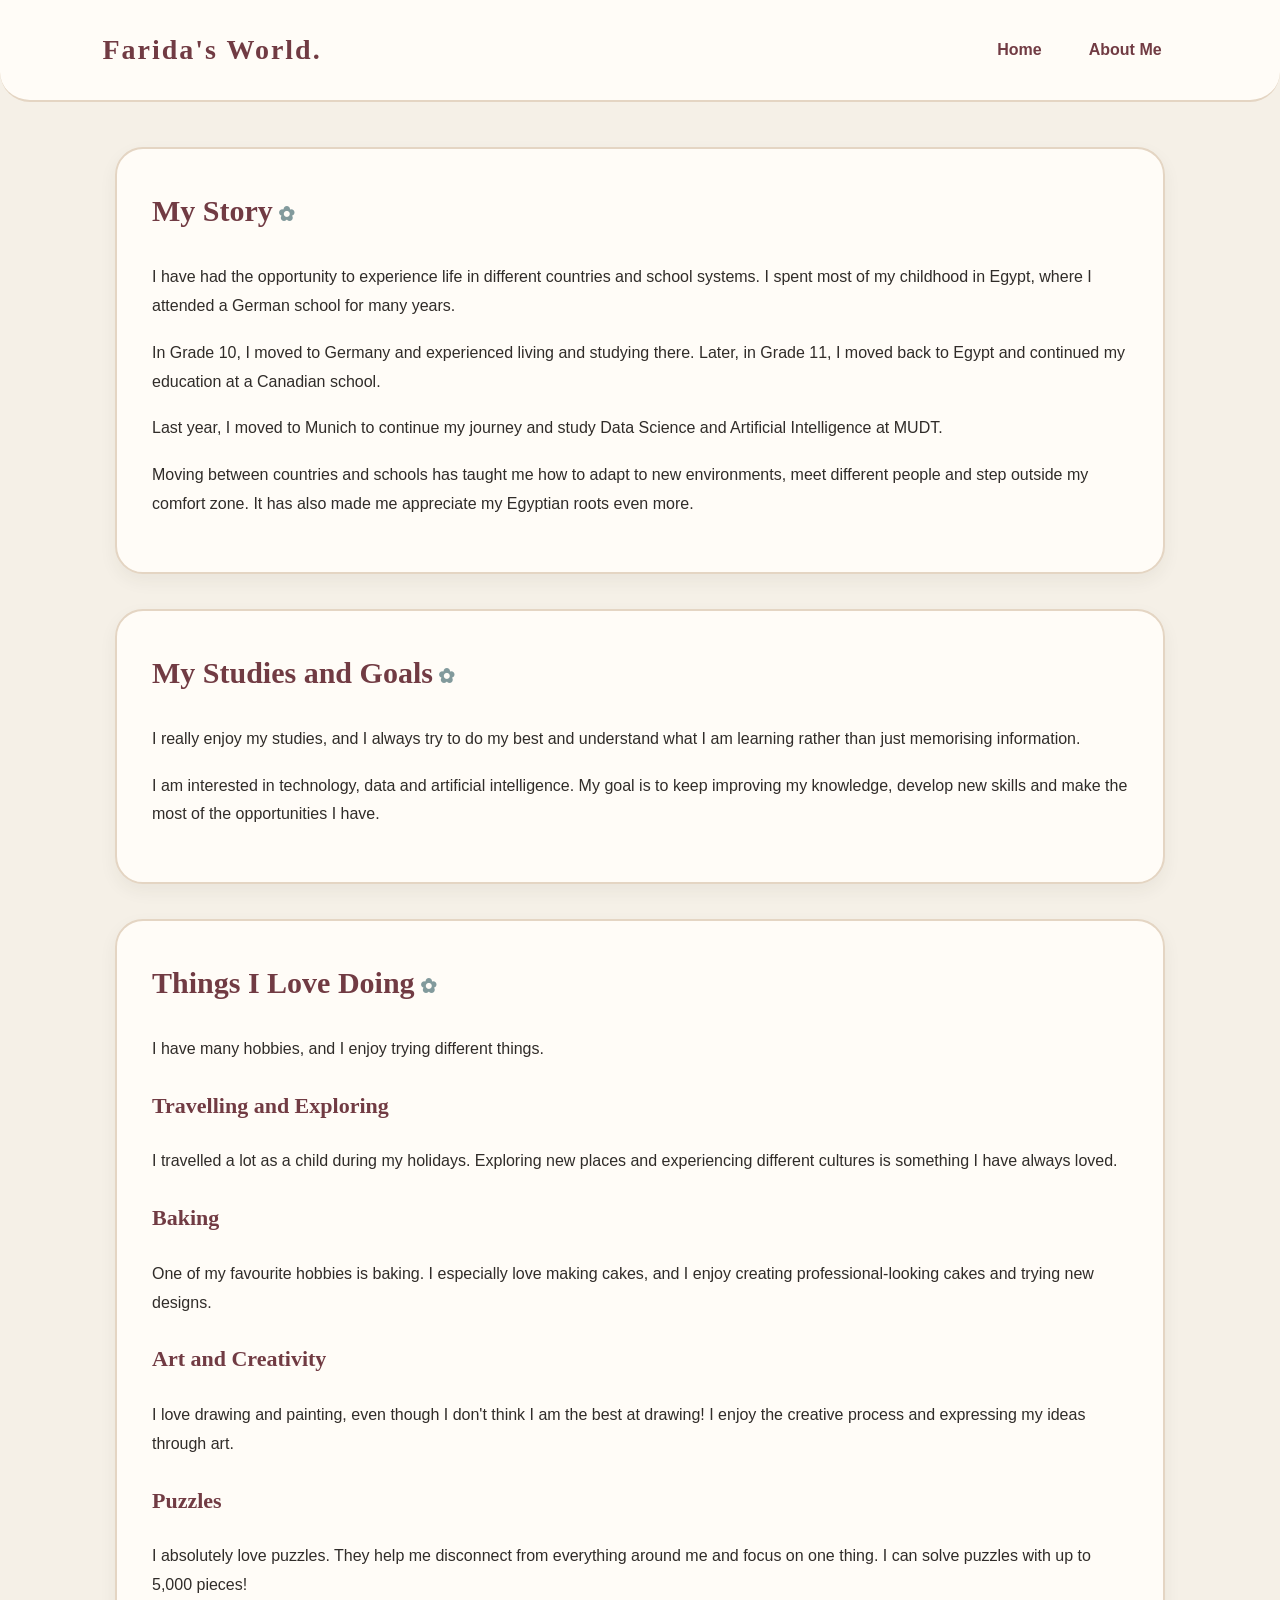
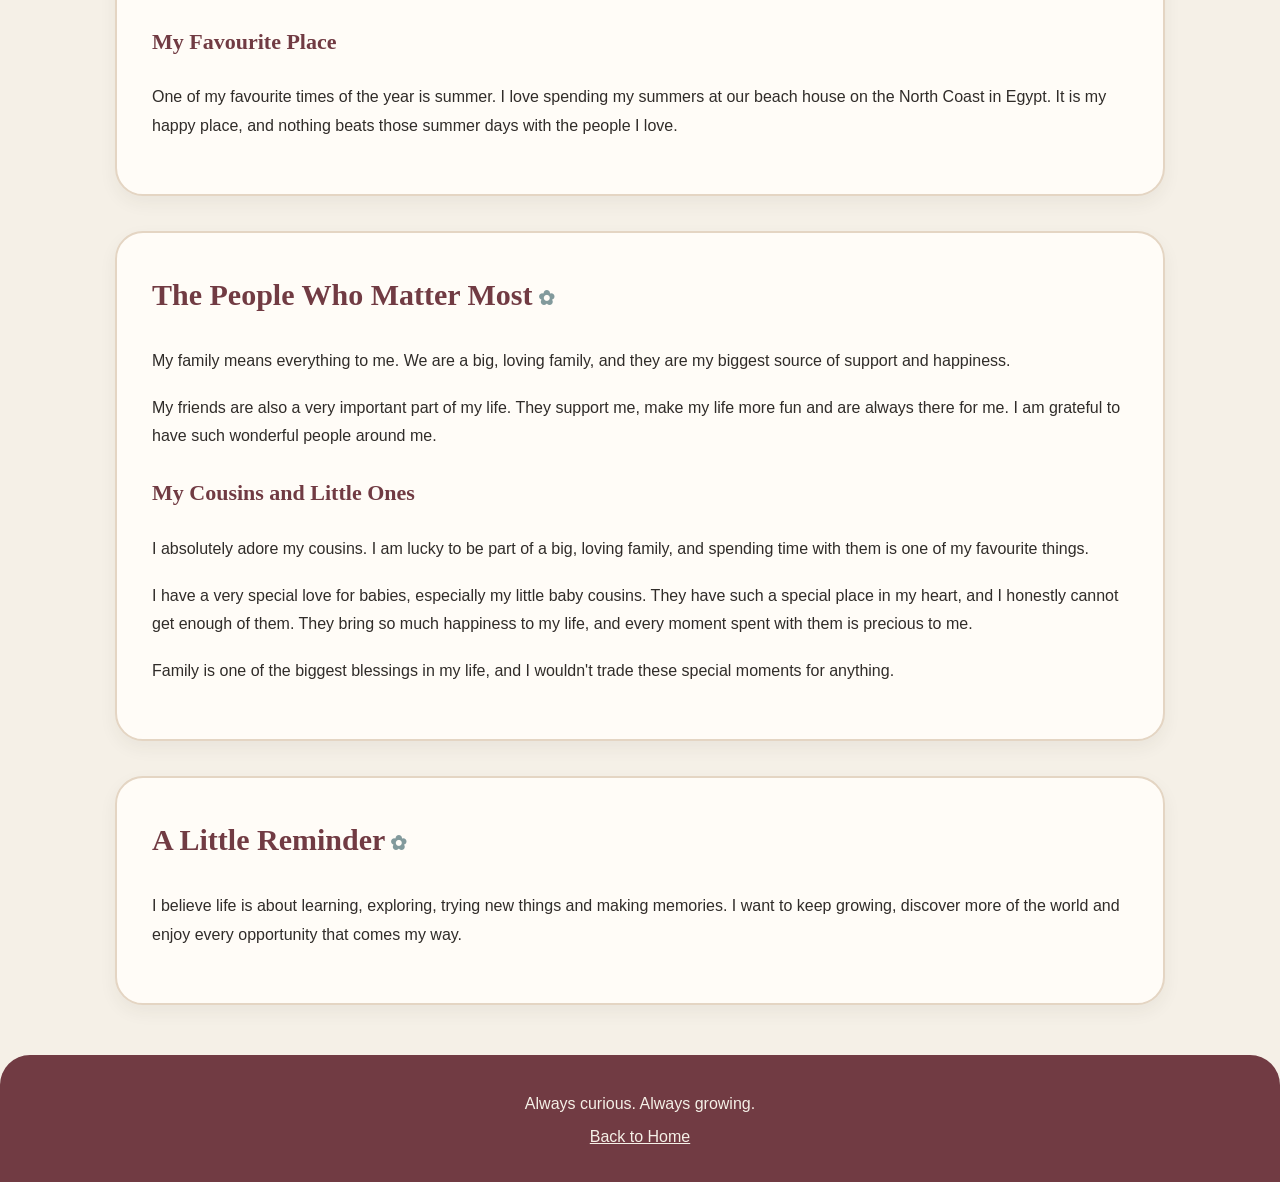
==== epa1-profile-site/about.html @ f01d961e "Add About Me page with my story, studies and hobbies" ====
<!doctype html>
<html lang="en">

<head>
    
    <meta charset="utf-8">
    <meta name="viewport" content="width=device-width, initial-scale=1">

    <title>About Me · Farida</title>

    
    <link rel="stylesheet" href="style.css">
</head>

<body>

   
    <header>
        <h1>Farida's World.</h1>

        <nav>
            <a href="index.html">Home</a>
            <a href="about.html">About Me</a>
        </nav>
    </header>

    <main>

      
        <section>

            <h2>My Story</h2>

            <p>
                I have had the opportunity to experience life in different
                countries and school systems. I spent most of my childhood
                in Egypt, where I attended a German school for many years.
            </p>

            <p>
                In Grade 10, I moved to Germany and experienced living
                and studying there. Later, in Grade 11, I moved back
                to Egypt and continued my education at a Canadian school.
            </p>

            <p>
                Last year, I moved to Munich to continue my journey
                and study Data Science and Artificial Intelligence at MUDT.
            </p>

            <p>
                Moving between countries and schools has taught me how
                to adapt to new environments, meet different people
                and step outside my comfort zone. It has also made me
                appreciate my Egyptian roots even more.
            </p>

        </section>

        <section>

            <h2>My Studies and Goals</h2>

            <p>
                I really enjoy my studies, and I always try to do my best
                and understand what I am learning rather than just
                memorising information.
            </p>

            <p>
                I am interested in technology, data and artificial
                intelligence. My goal is to keep improving my knowledge,
                develop new skills and make the most of the opportunities
                I have.
            </p>

        </section>

        <section>

            <h2>Things I Love Doing</h2>

            <p>I have many hobbies, and I enjoy trying different things.</p>

            <h3>Travelling and Exploring</h3>

            <p>
                I travelled a lot as a child during my holidays.
                Exploring new places and experiencing different cultures
                is something I have always loved.
            </p>

            <h3>Baking</h3>

            <p>
                One of my favourite hobbies is baking. I especially love
                making cakes, and I enjoy creating professional-looking
                cakes and trying new designs.
            </p>

            <h3>Art and Creativity</h3>

            <p>
                I love drawing and painting, even though I don't think
                I am the best at drawing! I enjoy the creative process
                and expressing my ideas through art.
            </p>

            <h3>Puzzles</h3>

            <p>
                I absolutely love puzzles. They help me disconnect
                from everything around me and focus on one thing.
                I can solve puzzles with up to 5,000 pieces!
            </p>

            <h3>My Favourite Place</h3>

            <p>
                One of my favourite times of the year is summer.
                I love spending my summers at our beach house on the
                North Coast in Egypt. It is my happy place, and nothing
                beats those summer days with the people I love.
            </p>

        </section>

        <section>

            <h2>The People Who Matter Most</h2>

            <p>
                My family means everything to me. We are a big,
                loving family, and they are my biggest source
                of support and happiness.
            </p>

            <p>
                My friends are also a very important part of my life.
                They support me, make my life more fun and are always
                there for me. I am grateful to have such wonderful
                people around me.
            </p>
            <h3>My Cousins and Little Ones</h3>

<p>
    I absolutely adore my cousins. I am lucky to be part of
    a big, loving family, and spending time with them is one
    of my favourite things.
</p>

<p>
    I have a very special love for babies, especially my
    little baby cousins. They have such a special place
    in my heart, and I honestly cannot get enough of them.
    They bring so much happiness to my life, and every
    moment spent with them is precious to me.
</p>

<p>
    Family is one of the biggest blessings in my life,
    and I wouldn't trade these special moments for anything.
</p>


        </section>

        <section>

            <h2>A Little Reminder</h2>

            <p>
                I believe life is about learning, exploring, trying
                new things and making memories. I want to keep growing,
                discover more of the world and enjoy every opportunity
                that comes my way.
            </p>

        </section>






    </main>

    
    <footer>
        <p>Always curious. Always growing.</p>
        <a href="index.html">Back to Home</a>
    </footer>

</body>
</html>
---- epa1-profile-site/style.css ----
:root {
    --cream: #F5F0E7;
    --sand: #E4D5C3;
    --burgundy: #713B43;
    --blue: #829A9C;
    --brown: #302C29;
    --white: #FFFCF7;
}


* {
    box-sizing: border-box;
}

html {
    scroll-behavior: smooth;
}

body {
    margin: 0;
    background-color: var(--cream);
    color: var(--brown);
    font-family: Arial, sans-serif;
    font-size: 16px;
    line-height: 1.8;
}


header {
    background-color: var(--white);
    padding: 25px 8%;
    display: flex;
    justify-content: space-between;
    align-items: center;
    flex-wrap: wrap;
    border-bottom: 2px solid var(--sand);
    border-radius: 0 0 30px 30px;
}

header h1 {
    color: var(--burgundy);
    font-family: Georgia, serif;
    font-size: 28px;
    letter-spacing: 2px;
    margin: 0;
}


nav {
    display: flex;
    gap: 15px;
    flex-wrap: wrap;
}

nav a {
    color: var(--burgundy);
    text-decoration: none;
    font-weight: bold;
    padding: 8px 16px;
    border-radius: 25px;
    transition: 0.3s ease;
}

nav a:hover {
    background-color: var(--sand);
    color: var(--burgundy);
}


main {
    max-width: 1100px;
    margin: 45px auto;
    padding: 0 25px;
}


section {
    background-color: var(--white);
    padding: 35px;
    margin-bottom: 35px;
    border-radius: 28px;
    border: 2px solid var(--sand);
    box-shadow: 0 7px 18px rgba(48, 44, 41, 0.06);
}


h1, h2, h3 {
    color: var(--burgundy);
    font-family: Georgia, serif;
}

h2 {
    font-size: 30px;
    margin-top: 0;
}

h3 {
    font-size: 22px;
}


p {
    margin-bottom: 18px;
}

figure {
    margin: 25px auto;
    max-width: 480px;
    text-align: center;
    background-color: var(--cream);
    padding: 12px;
    border-radius: 25px;
    border: 2px solid var(--sand);
    box-shadow: 0 6px 15px rgba(48, 44, 41, 0.08);
}

figure img,
.photo {
    width: 100%;
    max-height: 380px;
    object-fit: cover;
    display: block;
    border-radius: 20px;
}


figcaption {
    color: var(--burgundy);
    font-family: Georgia, serif;
    font-style: italic;
    padding: 12px 5px 5px;
    font-size: 15px;
}


a {
    color: var(--blue);
    transition: 0.3s ease;
}

a:hover {
    color: var(--burgundy);
}


.button {
    display: inline-block;
    background-color: var(--burgundy);
    color: var(--cream);
    padding: 12px 25px;
    border-radius: 30px;
    text-decoration: none;
    font-weight: bold;
    transition: 0.3s ease;
}

.button:hover {
    background-color: var(--blue);
    color: white;
    transform: translateY(-3px);
}


.card {
    background-color: var(--cream);
    padding: 25px;
    border-radius: 25px;
    margin-bottom: 22px;
    border: 2px solid var(--sand);
    transition: 0.3s ease;
}

.card:hover {
    transform: translateY(-5px);
    box-shadow: 0 8px 18px rgba(48, 44, 41, 0.08);
}

section h2::after {
    content: " ✿";
    color: var(--blue);
    font-size: 20px;
}


footer {
    background-color: var(--burgundy);
    color: var(--cream);
    text-align: center;
    padding: 30px;
    margin-top: 50px;
    border-radius: 30px 30px 0 0;
}

footer p {
    margin: 5px;
}

footer a {
    color: var(--cream);
}


@media (max-width: 700px) {
    header {
        flex-direction: column;
        gap: 15px;
        text-align: center;
    }

    nav {
        justify-content: center;
        gap: 8px;
    }

    main {
        margin: 25px auto;
        padding: 0 15px;
    }

    section {
        padding: 22px;
        border-radius: 22px;
    }

    h2 {
        font-size: 25px;
    }

    figure {
        max-width: 100%;
    }
}



@media (max-width: 700px) {
    
}




.gallery {
    display: grid;
    grid-template-columns: repeat(2, 1fr);
    gap: 20px;
}

.gallery figure {
    max-width: 100%;
    margin: 0;
    height: 100%;
}

.gallery img {
    width: 100%;
    height: 280px;
    object-fit: cover;
    border-radius: 18px;
}

@media (max-width: 600px) {
    .gallery {
        grid-template-columns: 1fr;
    }
}
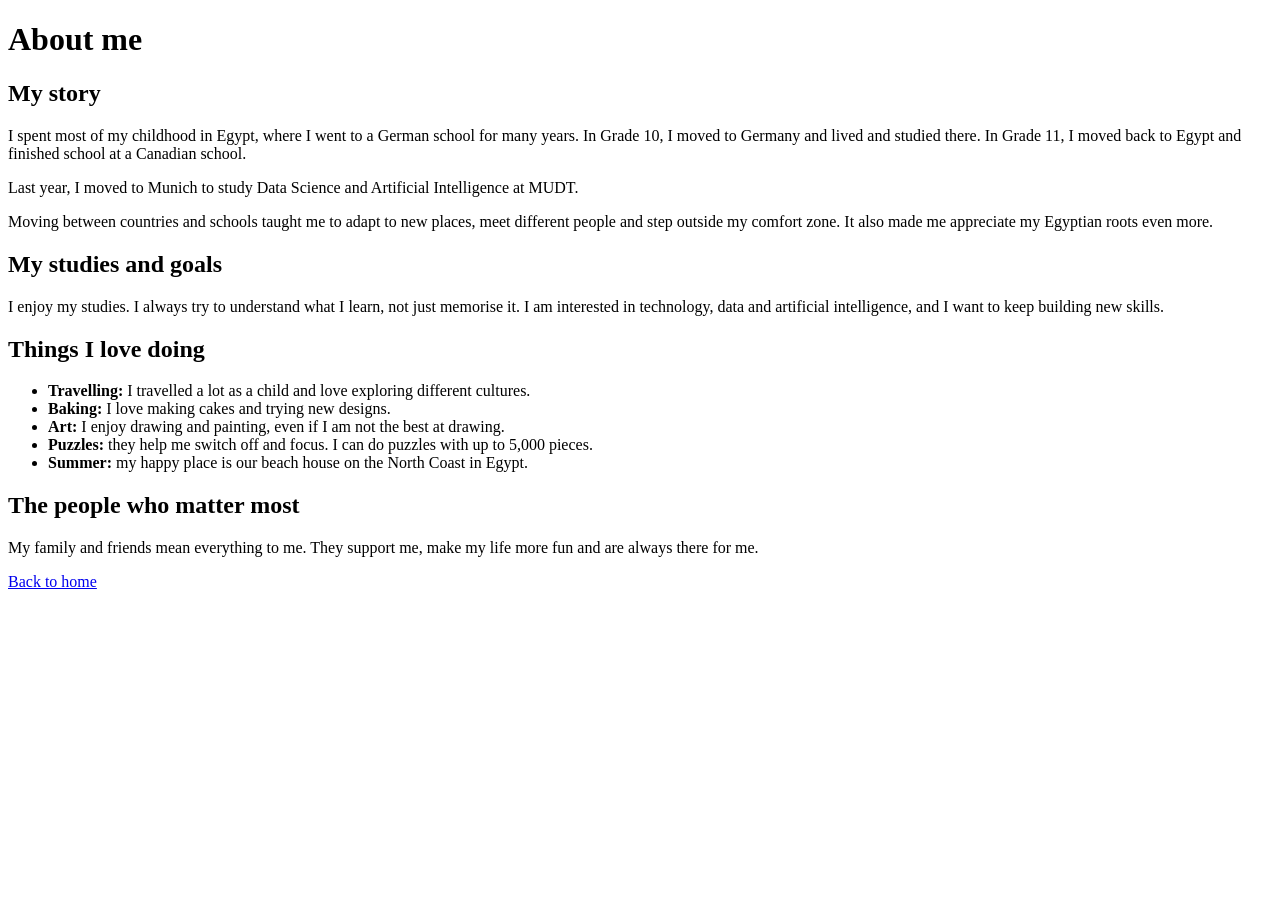
==== commit affc2907: "Rewrite profile site as simple hand-written HTML pages" ====
--- a/epa1-profile-site/about.html
+++ b/epa1-profile-site/about.html
@@ -1,195 +1,50 @@
-<!doctype html>
+<!DOCTYPE html>
 <html lang="en">
+<head>
+    <meta charset="UTF-8">
+    <meta name="viewport" content="width=device-width, initial-scale=1.0">
+    <title>Farida – About</title>
+</head>
+<body>
+    <h1>About me</h1>
 
-<head>
-    
-    <meta charset="utf-8">
-    <meta name="viewport" content="width=device-width, initial-scale=1">
+    <h2>My story</h2>
+    <p>
+        I spent most of my childhood in Egypt, where I went to a German school for many years.
+        In Grade 10, I moved to Germany and lived and studied there.
+        In Grade 11, I moved back to Egypt and finished school at a Canadian school.
+    </p>
+    <p>
+        Last year, I moved to Munich to study Data Science and Artificial Intelligence at MUDT.
+    </p>
+    <p>
+        Moving between countries and schools taught me to adapt to new places, meet different people
+        and step outside my comfort zone. It also made me appreciate my Egyptian roots even more.
+    </p>
 
-    <title>About Me · Farida</title>
+    <h2>My studies and goals</h2>
+    <p>
+        I enjoy my studies. I always try to understand what I learn, not just memorise it.
+        I am interested in technology, data and artificial intelligence, and I want to keep building new skills.
+    </p>
 
-    
-    <link rel="stylesheet" href="style.css">
-</head>
+    <h2>Things I love doing</h2>
+    <ul>
+        <li><strong>Travelling:</strong> I travelled a lot as a child and love exploring different cultures.</li>
+        <li><strong>Baking:</strong> I love making cakes and trying new designs.</li>
+        <li><strong>Art:</strong> I enjoy drawing and painting, even if I am not the best at drawing.</li>
+        <li><strong>Puzzles:</strong> they help me switch off and focus. I can do puzzles with up to 5,000 pieces.</li>
+        <li><strong>Summer:</strong> my happy place is our beach house on the North Coast in Egypt.</li>
+    </ul>
 
-<body>
+    <h2>The people who matter most</h2>
+    <p>
+        My family and friends mean everything to me. They support me, make my life more fun
+        and are always there for me.
+    </p>
 
-   
-    <header>
-        <h1>Farida's World.</h1>
-
-        <nav>
-            <a href="index.html">Home</a>
-            <a href="about.html">About Me</a>
-        </nav>
-    </header>
-
-    <main>
-
-      
-        <section>
-
-            <h2>My Story</h2>
-
-            <p>
-                I have had the opportunity to experience life in different
-                countries and school systems. I spent most of my childhood
-                in Egypt, where I attended a German school for many years.
-            </p>
-
-            <p>
-                In Grade 10, I moved to Germany and experienced living
-                and studying there. Later, in Grade 11, I moved back
-                to Egypt and continued my education at a Canadian school.
-            </p>
-
-            <p>
-                Last year, I moved to Munich to continue my journey
-                and study Data Science and Artificial Intelligence at MUDT.
-            </p>
-
-            <p>
-                Moving between countries and schools has taught me how
-                to adapt to new environments, meet different people
-                and step outside my comfort zone. It has also made me
-                appreciate my Egyptian roots even more.
-            </p>
-
-        </section>
-
-        <section>
-
-            <h2>My Studies and Goals</h2>
-
-            <p>
-                I really enjoy my studies, and I always try to do my best
-                and understand what I am learning rather than just
-                memorising information.
-            </p>
-
-            <p>
-                I am interested in technology, data and artificial
-                intelligence. My goal is to keep improving my knowledge,
-                develop new skills and make the most of the opportunities
-                I have.
-            </p>
-
-        </section>
-
-        <section>
-
-            <h2>Things I Love Doing</h2>
-
-            <p>I have many hobbies, and I enjoy trying different things.</p>
-
-            <h3>Travelling and Exploring</h3>
-
-            <p>
-                I travelled a lot as a child during my holidays.
-                Exploring new places and experiencing different cultures
-                is something I have always loved.
-            </p>
-
-            <h3>Baking</h3>
-
-            <p>
-                One of my favourite hobbies is baking. I especially love
-                making cakes, and I enjoy creating professional-looking
-                cakes and trying new designs.
-            </p>
-
-            <h3>Art and Creativity</h3>
-
-            <p>
-                I love drawing and painting, even though I don't think
-                I am the best at drawing! I enjoy the creative process
-                and expressing my ideas through art.
-            </p>
-
-            <h3>Puzzles</h3>
-
-            <p>
-                I absolutely love puzzles. They help me disconnect
-                from everything around me and focus on one thing.
-                I can solve puzzles with up to 5,000 pieces!
-            </p>
-
-            <h3>My Favourite Place</h3>
-
-            <p>
-                One of my favourite times of the year is summer.
-                I love spending my summers at our beach house on the
-                North Coast in Egypt. It is my happy place, and nothing
-                beats those summer days with the people I love.
-            </p>
-
-        </section>
-
-        <section>
-
-            <h2>The People Who Matter Most</h2>
-
-            <p>
-                My family means everything to me. We are a big,
-                loving family, and they are my biggest source
-                of support and happiness.
-            </p>
-
-            <p>
-                My friends are also a very important part of my life.
-                They support me, make my life more fun and are always
-                there for me. I am grateful to have such wonderful
-                people around me.
-            </p>
-            <h3>My Cousins and Little Ones</h3>
-
-<p>
-    I absolutely adore my cousins. I am lucky to be part of
-    a big, loving family, and spending time with them is one
-    of my favourite things.
-</p>
-
-<p>
-    I have a very special love for babies, especially my
-    little baby cousins. They have such a special place
-    in my heart, and I honestly cannot get enough of them.
-    They bring so much happiness to my life, and every
-    moment spent with them is precious to me.
-</p>
-
-<p>
-    Family is one of the biggest blessings in my life,
-    and I wouldn't trade these special moments for anything.
-</p>
-
-
-        </section>
-
-        <section>
-
-            <h2>A Little Reminder</h2>
-
-            <p>
-                I believe life is about learning, exploring, trying
-                new things and making memories. I want to keep growing,
-                discover more of the world and enjoy every opportunity
-                that comes my way.
-            </p>
-
-        </section>
-
-
-
-
-
-
-    </main>
-
-    
-    <footer>
-        <p>Always curious. Always growing.</p>
-        <a href="index.html">Back to Home</a>
-    </footer>
-
+    <p>
+        <a href="index.html">Back to home</a>
+    </p>
 </body>
 </html>
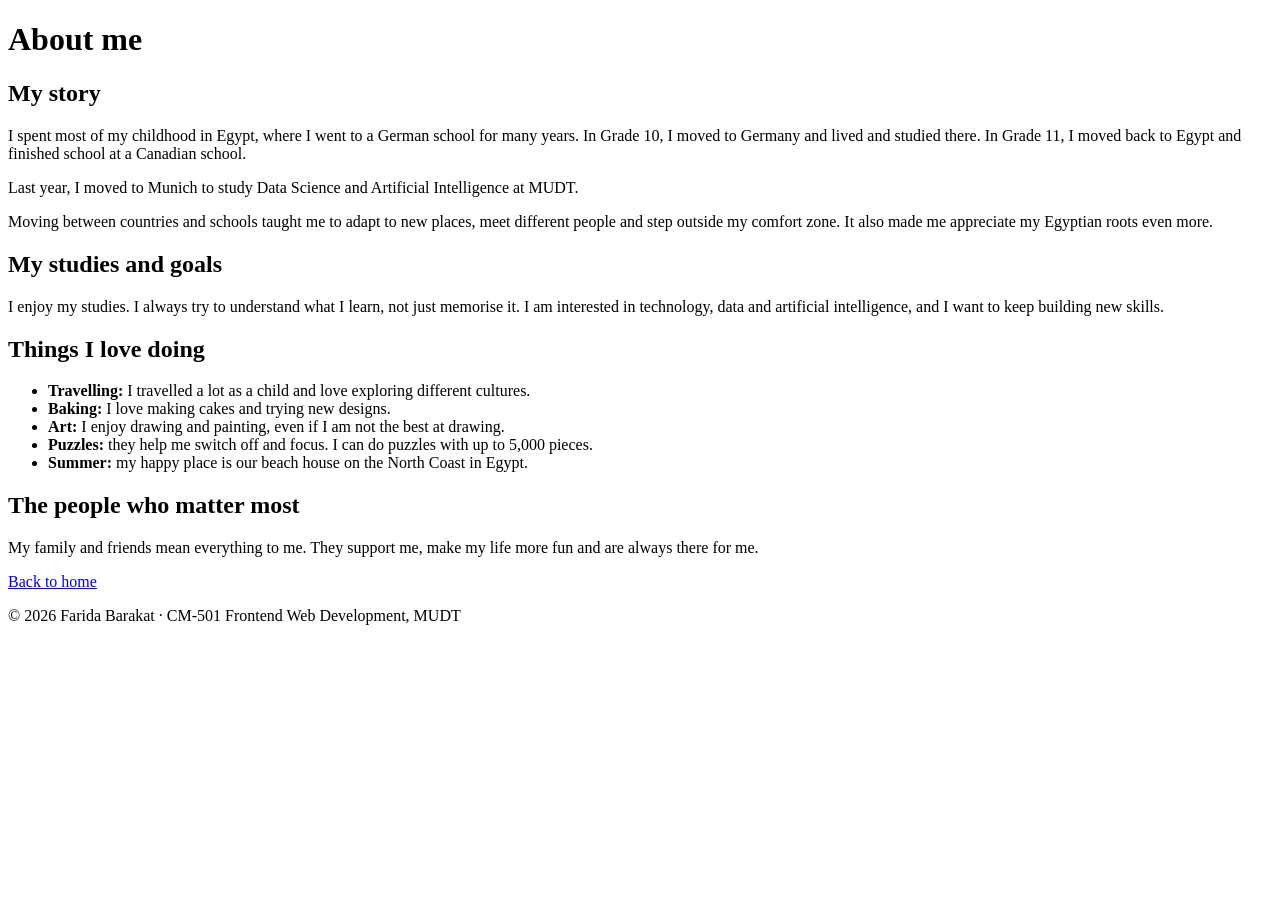
==== commit bea332f9: "Add footer with my name to both pages Co-Authored-By: Claude Opus 5.5 <noreply@anthropic.com> Claude" ====
--- a/epa1-profile-site/about.html
+++ b/epa1-profile-site/about.html
@@ -46,5 +46,8 @@
     <p>
         <a href="index.html">Back to home</a>
     </p>
+    <footer>
+        <p>© 2026 Farida Barakat · CM-501 Frontend Web Development, MUDT</p>
+    </footer>
 </body>
 </html>
